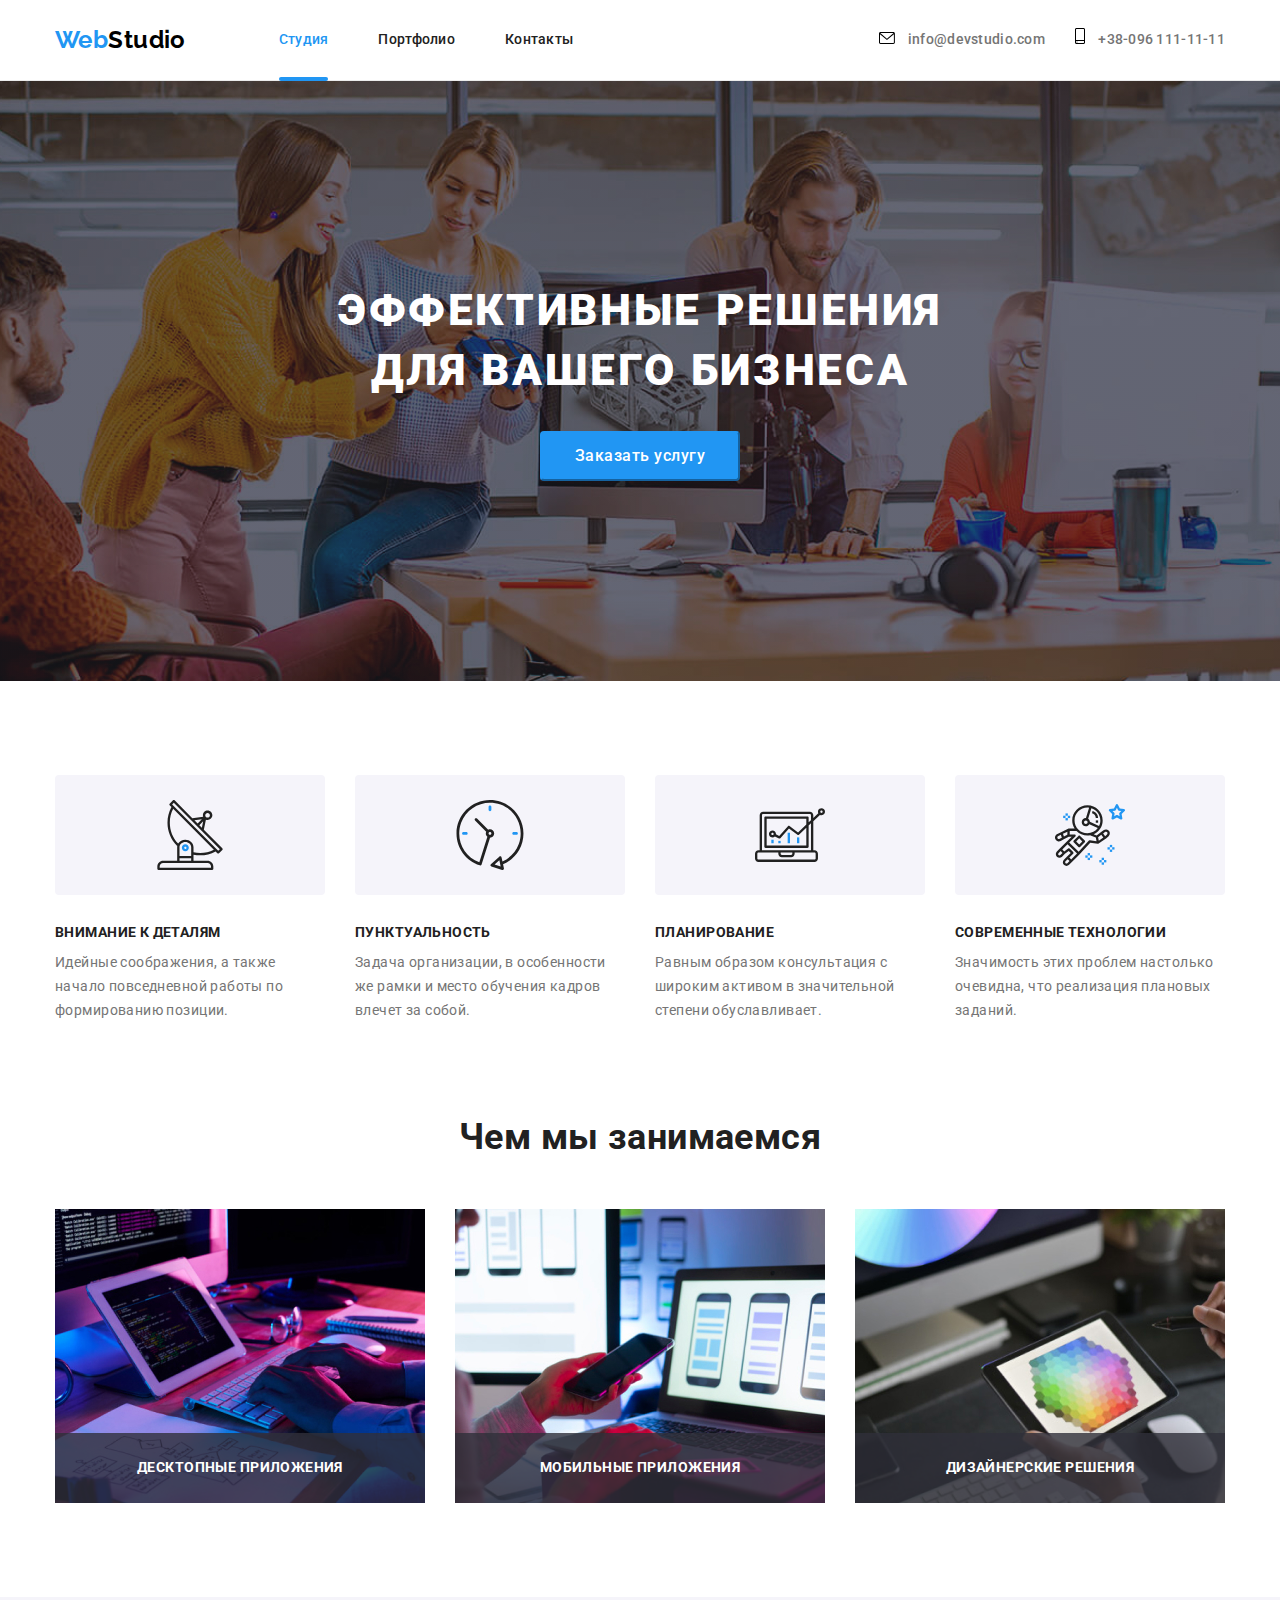
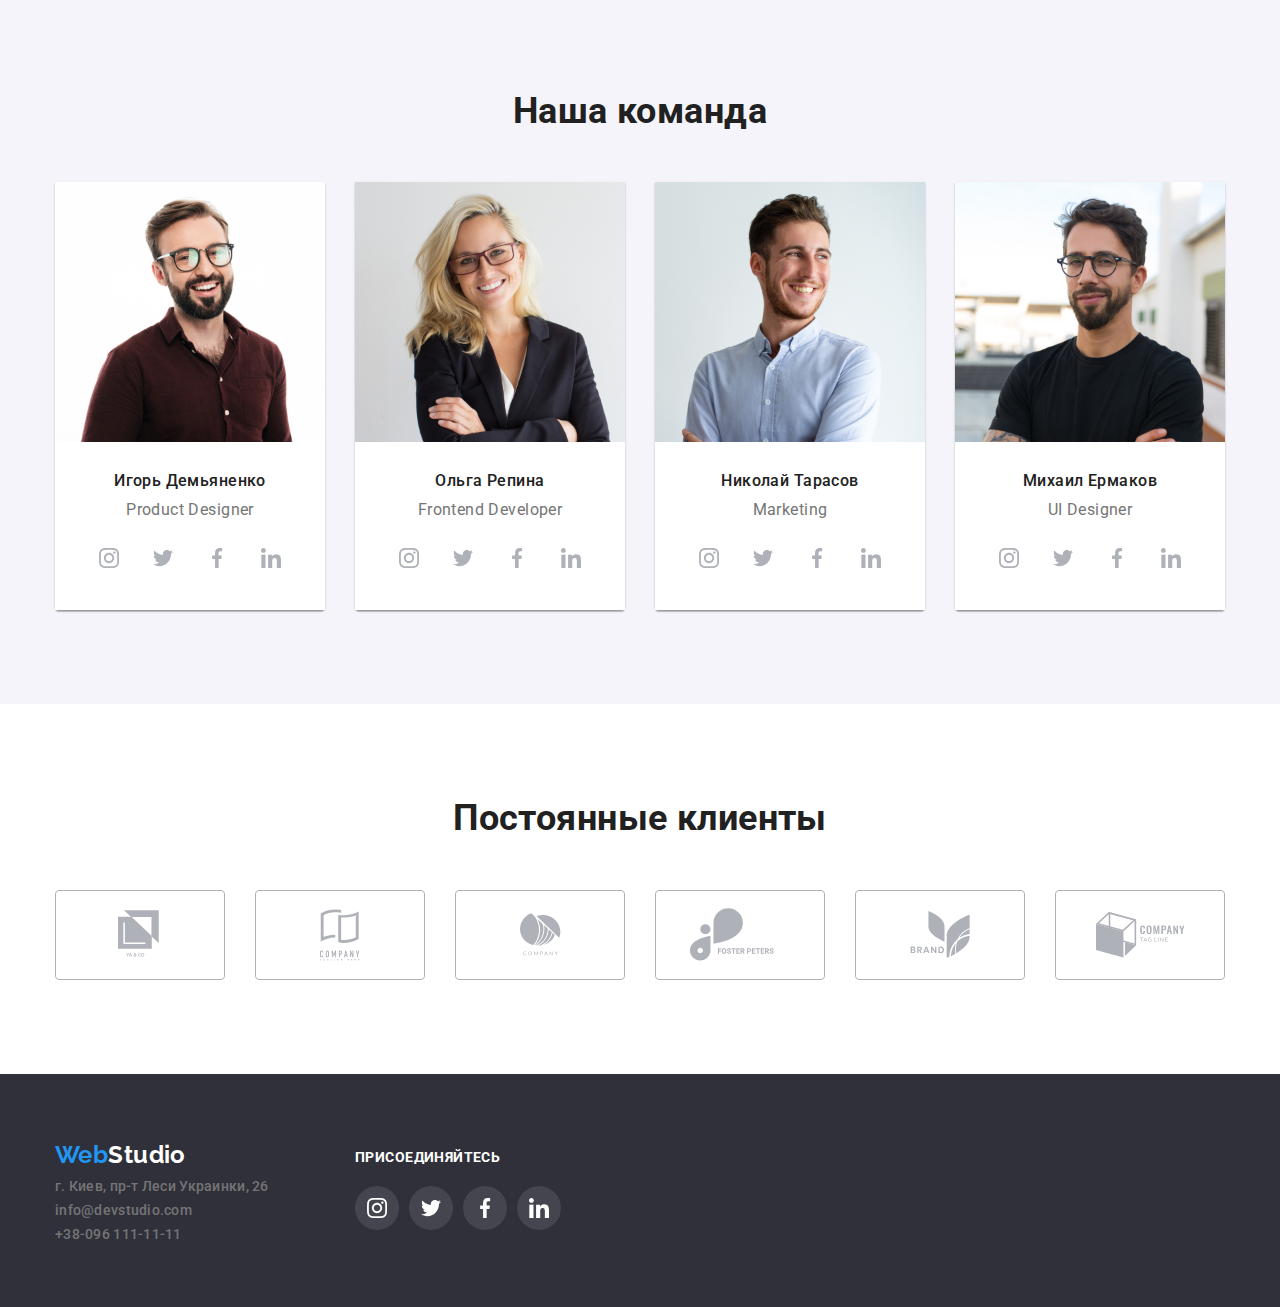
==== index.html @ 2bec8a69 "добавил стартовые файлы" ====
<!DOCTYPE html>
<html lang="ru">
	<head>
		<meta charset="UTF-8" />
		<meta name="viewport" content="width=device-width, initial-scale=1.0" />
		<title>Студия</title>
		<link
			href="https://fonts.googleapis.com/css2?family=Raleway:wght@700&family=Roboto:wght@400;500;700;900&display=swap"
			rel="stylesheet"
		/>
		<link
			rel="stylesheet"
			href="https://cdnjs.cloudflare.com/ajax/libs/modern-normalize/0.7.0/modern-normalize.min.css"
		/>
		<link rel="stylesheet" href="./css/styles.css" />
	</head>
	<body class="page">
		<!-- Header -->

		<header class="header">
			<div class="container">
				<!-- основная навигация страницы  -->

				<nav class="navigation">
					<!-- логотип -->
					<a href="" lang="en" class="logo"><span class="logo-accent">Web</span>Studio</a>

					<ul class="site-nav list">
						<li class="site-nav-item current"><a href="./index.html" class="link">Студия</a></li>
						<li class="site-nav-item">
							<a href="./portfolio.html" class="link">Портфолио</a>
						</li>
						<li class="site-nav-item"><a href="" class="link">Контакты</a></li>
					</ul>
				</nav>

				<!-- Адрес  -->

				<address class="address">
					<ul class="header-address-list">
						<li class="header-address-item">
							<a href="mailto:info@devstudio.com" class="link">
								<svg class="header-contacts" width="16" height="12">
									<use href="./images/sprite.svg#icon-envelope"></use>
								</svg>
								info@devstudio.com
							</a>
						</li>
						<li class="header-address-item">
							<a href="tel:+380961111111" class="link">
								<svg class="header-contacts" width="10" height="16">
									<use href="./images/sprite.svg#icon-smartphone"></use>
								</svg>
								+38-096 111-11-11
							</a>
						</li>
					</ul>
				</address>
			</div>
		</header>

		<main>
			<!-- заглавная секция - герой-->

			<section class="hero">
				<h1 class="hero-title">
					Эффективные решения<br />
					для вашего бизнеса
				</h1>
				<button data-modal-open class="hero-button">Заказать услугу</button>
			</section>

			<!-- секция - наши преимущества -->

			<section class="section advantages">
				<!-- <h2>невидимый заголовок</h2> -->

				<div class="container">
					<ul class="list advantages-list">
						<li class="item advantages-item">
							<div class="advantages-icon">
								<svg class="advantages-icon-svg">
									<use href="./images/sprite.svg#icon-antenna"></use>
								</svg>
							</div>

							<h3 class="advantages-item-title">Внимание к деталям</h3>
							<p class="advantages-text">
								Идейные соображения, а также начало повседневной работы по формированию позиции.
							</p>
						</li>
						<li class="item advantages-item">
							<div class="advantages-icon">
								<svg class="advantages-icon-svg">
									<use href="./images/sprite.svg#icon-clock"></use>
								</svg>
							</div>
							<h3 class="advantages-item-title">Пунктуальность</h3>
							<p class="advantages-text">
								Задача организации, в особенности же рамки и место обучения кадров влечет за собой.
							</p>
						</li>
						<li class="item advantages-item">
							<div class="advantages-icon">
								<svg class="advantages-icon-svg">
									<use href="./images/sprite.svg#icon-diagram"></use>
								</svg>
							</div>
							<h3 class="advantages-item-title">Планирование</h3>
							<p class="advantages-text">
								Равным образом консультация с широким активом в значительной степени обуславливает.
							</p>
						</li>
						<li class="item advantages-item">
							<div class="advantages-icon">
								<svg class="advantages-icon-svg">
									<use href="./images/sprite.svg#icon-astronaut"></use>
								</svg>
							</div>
							<h3 class="advantages-item-title">Современные технологии</h3>
							<p class="advantages-text">
								Значимость этих проблем настолько очевидна, что реализация плановых заданий.
							</p>
						</li>
					</ul>
				</div>
			</section>

			<!-- секция - чем мы занимаемся  product-->

			<section class="section product">
				<div class="container">
					<h2 class="product-item-title">Чем мы занимаемся</h2>
					<ul class="list product-list">
						<li class="product-item">
							<img src="./images/img-deck.jpg" alt="photo" width="370" />
							<div class="product-subtitle-title">
								<h3 class="product-subtitle">Десктопные приложения</h3>
							</div>
						</li>
						<li class="product-item">
							<img src="./images/mobail.jpg" alt="photo" width="370" />
							<div class="product-subtitle-title">
								<h3 class="product-subtitle">Мобильные приложения</h3>
							</div>
						</li>
						<li class="product-item">
							<img src="./images/img-dis.jpg" alt="photo" width="370" />
							<div class="product-subtitle-title">
								<h3 class="product-subtitle">Дизайнерские решения</h3>
							</div>
						</li>
					</ul>
				</div>
			</section>

			<!-- секция - наша команда -->

			<section class="section team">
				<div class="container">
					<h2 class="team-item-title">Наша команда</h2>
					<ul class="team-list list">
						<li class="team-item">
							<img class="photo-team" src="./images/img-igor.jpg" alt="photo" width="270" />
							<div class="about-team">
								<h3 class="team-caption">Игорь Демьяненко</h3>
								<p class="team-text">Product Designer</p>
								<ul class="team-socials-list">
									<li class="team-socials-item">
										<a href="" aria-label="ссылка на instagram" class="socials-link">
											<svg class="socials-link-icon">
												<use href="./images/sprite.svg#icon-instagram"></use>
											</svg>
										</a>
									</li>
									<li class="team-socials-item">
										<a href="" aria-label="ссылка на twitter" class="socials-link">
											<svg class="socials-link-icon">
												<use href="./images/sprite.svg#icon-twitter"></use>
											</svg>
										</a>
									</li>
									<li class="team-socials-item">
										<a href="" aria-label="ссылка на facebook" class="socials-link">
											<svg class="socials-link-icon">
												<use href="./images/sprite.svg#icon-facebook"></use>
											</svg>
										</a>
									</li>
									<li class="team-socials-item">
										<a href="" aria-label="Linkedin" class="socials-link">
											<svg class="socials-link-icon">
												<use href="./images/sprite.svg#icon-linkedin"></use>
											</svg>
										</a>
									</li>
								</ul>
							</div>
						</li>

						<li class="team-item">
							<img class="photo-team" src="./images/img-olga.jpg" alt="photo" width="270" />
							<div class="about-team">
								<h3 class="team-caption">Ольга Репина</h3>
								<p class="team-text">Frontend Developer</p>
								<ul class="team-socials-list">
									<li class="team-socials-item">
										<a href="" aria-label="ссылка на instagram" class="socials-link">
											<svg class="socials-link-icon">
												<use href="./images/sprite.svg#icon-instagram"></use>
											</svg>
										</a>
									</li>
									<li class="team-socials-item">
										<a href="" aria-label="ссылка на twitter" class="socials-link">
											<svg class="socials-link-icon">
												<use href="./images/sprite.svg#icon-twitter"></use>
											</svg>
										</a>
									</li>
									<li class="team-socials-item">
										<a href="" aria-label="ссылка на facebook" class="socials-link">
											<svg class="socials-link-icon">
												<use href="./images/sprite.svg#icon-facebook"></use>
											</svg>
										</a>
									</li>
									<li class="team-socials-item">
										<a href="" aria-label="Linkedin" class="socials-link">
											<svg class="socials-link-icon">
												<use href="./images/sprite.svg#icon-linkedin"></use>
											</svg>
										</a>
									</li>
								</ul>
							</div>
						</li>

						<li class="team-item">
							<img class="photo-team" src="./images/img-nikolay.jpg" alt="photo" width="270" />
							<div class="about-team">
								<h3 class="team-caption">Николай Тарасов</h3>
								<p class="team-text">Marketing</p>
								<ul class="team-socials-list">
									<li class="team-socials-item">
										<a href="" aria-label="ссылка на instagram" class="socials-link">
											<svg class="socials-link-icon">
												<use href="./images/sprite.svg#icon-instagram"></use>
											</svg>
										</a>
									</li>
									<li class="team-socials-item">
										<a href="" aria-label="ссылка на twitter" class="socials-link">
											<svg class="socials-link-icon">
												<use href="./images/sprite.svg#icon-twitter"></use>
											</svg>
										</a>
									</li>
									<li class="team-socials-item">
										<a href="" aria-label="ссылка на facebook" class="socials-link">
											<svg class="socials-link-icon">
												<use href="./images/sprite.svg#icon-facebook"></use>
											</svg>
										</a>
									</li>
									<li class="team-socials-item">
										<a href="" aria-label="Linkedin" class="socials-link">
											<svg class="socials-link-icon">
												<use href="./images/sprite.svg#icon-linkedin"></use>
											</svg>
										</a>
									</li>
								</ul>
							</div>
						</li>

						<li class="team-item">
							<img class="photo-team" src="./images/img-mihail.jpg" alt="photo" width="270" />
							<div class="about-team">
								<h3 class="team-caption">Михаил Ермаков</h3>
								<p class="team-text">UI Designer</p>
								<ul class="team-socials-list">
									<li class="team-socials-item">
										<a href="" aria-label="ссылка на instagram" class="socials-link">
											<svg class="socials-link-icon">
												<use href="./images/sprite.svg#icon-instagram"></use>
											</svg>
										</a>
									</li>
									<li class="team-socials-item">
										<a href="" aria-label="ссылка на twitter" class="socials-link">
											<svg class="socials-link-icon">
												<use href="./images/sprite.svg#icon-twitter"></use>
											</svg>
										</a>
									</li>
									<li class="team-socials-item">
										<a href="" aria-label="ссылка на facebook" class="socials-link">
											<svg class="socials-link-icon">
												<use href="./images/sprite.svg#icon-facebook"></use>
											</svg>
										</a>
									</li>
									<li class="team-socials-item">
										<a href="" aria-label="Linkedin" class="socials-link">
											<svg class="socials-link-icon">
												<use href="./images/sprite.svg#icon-linkedin"></use>
											</svg>
										</a>
									</li>
								</ul>
							</div>
						</li>
					</ul>
				</div>
			</section>

			<!-- секция - постоянные клиенты -->

			<section class="section clients">
				<div class="container">
					<h2 class="clients-item-title">Постоянные клиенты</h2>
					<ul class="clients-item-list">
						<li class="clients-item">
							<a href="" aria-label="логотип компании" class="clients-icon">
								<svg class="clients-svg" width="45" height="50">
									<use href="./images/sprite.svg#icon-client-1"></use>
								</svg>
							</a>
						</li>
						<li class="clients-item">
							<a href="" aria-label="логотип компании" class="clients-icon">
								<svg class="clients-svg" width="40" height="52">
									<use href="./images/sprite.svg#icon-client-2"></use>
								</svg>
							</a>
						</li>
						<li class="clients-item">
							<a href="" aria-label="логотип компании" class="clients-icon">
								<svg class="clients-svg" width="41" height="43">
									<use href="./images/sprite.svg#icon-client-3"></use>
								</svg>
							</a>
						</li>
						<li class="clients-item">
							<a href="" aria-label="логотип компании" class="clients-icon">
								<svg class="clients-svg" width="100" height="60">
									<use href="./images/sprite.svg#icon-client-4"></use>
								</svg>
							</a>
						</li>
						<li class="clients-item">
							<a href="" aria-label="логотип компании" class="clients-icon">
								<svg class="clients-svg" width="60" height="47">
									<use href="./images/sprite.svg#icon-client-5"></use>
								</svg>
							</a>
						</li>
						<li class="clients-item">
							<a href="" aria-label="логотип компании" class="clients-icon">
								<svg class="clients-svg" width="89" height="46">
									<use href="./images/sprite.svg#icon-client-6"></use>
								</svg>
							</a>
						</li>
					</ul>
				</div>
			</section>
		</main>

		<footer class="box">
			<div class="container footer">
				<div class="box-address">
					<a href="" lang="en" class="logo-footer"><span class="logo-accent">Web</span>Studio</a>
					<address class="address">
						<ul class="box-list">
							<li>
								<a href="https://goo.gl/maps/eC2vxpbwsGXnrGr17" class="box-link link"
									>г. Киев, пр-т Леси Украинки, 26</a
								>
							</li>
							<li>
								<a href="mailto:info@devstudio.com" class="link">info@devstudio.com</a>
							</li>
							<li>
								<a href="tel:+38-096-111-11-11" class="link">+38-096 111-11-11</a>
							</li>
						</ul>
					</address>
				</div>
				<div class="footer-socials-box">
					<b class="join">присоединяйтесь</b>
					<ul class="footer-socials-list">
						<li class="footer-socials-item">
							<a href="" aria-label="ссылка на instagram" class="socials-link">
								<svg class="socials-link-icon">
									<use href="./images/sprite.svg#icon-instagram"></use>
								</svg>
							</a>
						</li>
						<li class="footer-socials-item">
							<a href="" aria-label="ссылка на twitter" class="socials-link">
								<svg class="socials-link-icon">
									<use href="./images/sprite.svg#icon-twitter"></use>
								</svg>
							</a>
						</li>
						<li class="footer-socials-item">
							<a href="" aria-label="ссылка на facebook" class="socials-link">
								<svg class="socials-link-icon">
									<use href="./images/sprite.svg#icon-facebook"></use>
								</svg>
							</a>
						</li>
						<li class="footer-socials-item">
							<a href="" aria-label="Linkedin" class="socials-link">
								<svg class="socials-link-icon">
									<use href="./images/sprite.svg#icon-linkedin"></use>
								</svg>
							</a>
						</li>
					</ul>
				</div>
			</div>
		</footer>

		<div data-modal class="backdrop is-hidden">
			<div class="modal">
				<button data-modal-close class="close-button">Закрыть</button>
			</div>
		</div>
		<script src="./js/modal.js"></script>
	</body>
</html>
---- css/styles.css ----
:root {
	--primary-text-color: #212121;
	--title-text-color: #757575;
	--accent-color: #2196f3;
	--white-color: #ffffff;
	--background-dark-color: rgba(47, 48, 58, 0.8);
	--footer-bg-color: #2f303a;
	--logo-dark-color: #000000;
	--section-bg-color: #f5f4fa;
}

html {
	box-sizing: border-box;
}

*,
*::before,
*::after {
	box-sizing: inherit;
	padding: 0;
	margin: 0;
}
img {
	display: block;
	max-width: 100%;
	height: auto;
}
ul {
	list-style: none;
}

a {
	text-decoration: none;
}

address {
	font-style: normal;
}

.page {
	font-size: 14px;
	font-family: "Roboto", sans-serif;
	line-height: 1.714;
	letter-spacing: 0.03em;
	color: var(--title-text-color);
	background-color: var(--white-color);
}

.header {
	display: flex;
	border-bottom: 1px solid #ececec;
}

.container {
	width: 1200px;
	margin-left: 0 auto;
	padding-left: 15px;
	padding-right: 15px;
	margin: 0 auto;
}
.header .container {
	display: flex;
	align-items: center;
}
.header-address-list {
	display: flex;
	margin-left: auto;
}

.header-contacts {
	margin-right: 10px;
}

.header-address-item:hover,
.header-address-item:focus {
	fill: var(--accent-color);
}

/* navigation */

.navigation {
	display: flex;
	align-items: center;
	height: 80px;
}

/* logo */

.logo {
	text-decoration: none;
	margin-right: 93px;
	color: var(--logo-dark-color);
	align-items: center;

	font-family: "Raleway", sans-serif;
	font-weight: 700;
	font-size: 24px;
	letter-spacing: 1.2;
}

.logo-accent {
	color: var(--accent-color);
}
.logo-footer {
	font-family: "Raleway", sans-serif;
	font-weight: 700;
	font-size: 24px;
	letter-spacing: 1.2;
	color: var(--white-color);
}

/* site-nav */

.site-nav {
	display: flex;
}

.site-nav-item {
	display: block;
	margin-right: 50px;
}

.site-nav-item:last-child {
	margin-right: 0;
}

.site-nav .link {
	display: block;
	position: relative;
	text-decoration: none;
	color: var(--primary-text-color);
	transition: 250ms cubic-bezier(0.4, 0, 0.2, 1);
	font-weight: 500;
	font-size: 14px;
	line-height: 1.14;
	letter-spacing: 0.02em;
}

.site-nav .link:hover,
.site-nav .link:focus {
	color: var(--accent-color);
}

.site-nav .link::after {
	display: block;
	position: absolute;
	left: 0;
	bottom: -33px;
	content: "";
	opacity: 0;
	transition: 250ms cubic-bezier(0.4, 0, 0.2, 1);
	width: -webkit-fill-available;
	height: 4px;
	background-color: var(--accent-color);
	border-radius: 2px;
}

.site-nav .link:hover::after,
.site-nav .link:focus::after {
	opacity: 1;
}

.current .link::after {
	opacity: 1;
}
.current .link {
	color: var(--accent-color);
}

/* address */

.address .link {
	text-decoration: none;
	color: var(--title-text-color);
	transition: 250ms cubic-bezier(0.4, 0, 0.2, 1);

	font-weight: 500;
	font-size: 14px;
	line-height: 1.14;
	letter-spacing: 0.02em;
}

.header-address-item:last-child {
	margin-left: 30px;
}

.address .link:hover,
.address .link:focus {
	color: var(--accent-color);
}

.address {
	display: flex;
	margin-left: auto;

	font-weight: 400;
	font-size: 14px;
	line-height: 1.71;
}
.address-text {
	color: var(--primary-text-color);
}

/* секция - герой */

.hero {
	max-width: 1600px;
	height: 600px;
	margin-right: auto;
	margin-left: auto;
	padding: 200px 0;
	background: #c4c4c4;
	background-image: linear-gradient(rgba(47, 48, 58, 0.4), rgba(47, 48, 58, 0.4)), url(../images/hero-Img.jpg);
	background-repeat: no-repeat;
	background-size: cover;
	background-position: center;
}

.hero-title {
	color: var(--white-color);

	font-weight: 900;
	font-size: 44px;
	line-height: 1.36;
	text-align: center;
	letter-spacing: 0.06em;
	text-transform: uppercase;
}

/* общий стиль для  секций и заголовков h2 */

.section {
	padding-top: 94px;
	padding-bottom: 94px;
}

.section-title {
	margin-bottom: 50px;
	font-weight: 700;
	font-size: 36px;
	line-height: 1.16;
	text-align: center;
	color: var(--primary-text-color);
}

/* секция - advantages -- наши преимущества */

.advantages {
	padding-bottom: 0;
}

.advantages-list {
	display: flex;
	flex-wrap: wrap;
}

.advantages-item {
	margin-right: 30px;
	width: 270px;
}
.advantages-item:last-child {
	margin-right: 0;
}

.advantages-icon {
	display: flex;
	justify-content: center;
	align-items: center;
	width: 270px;
	height: 120px;
	background: #f5f4fa;
	border-radius: 4px;
	margin-bottom: 30px;
}

.advantages-icon-svg {
	width: 70px;
	height: 70px;
	/* padding-top: 25px;
	padding-bottom: 25px;
	padding-left: 102, 34px;
	padding-right: 102, 34px; */
}

.advantages-item img {
	display: none;
}

.advantages-item-title {
	margin-bottom: 10px;

	font-weight: 700;
	font-size: 14px;
	line-height: 1.14;
	text-transform: uppercase;
	color: var(--primary-text-color);
}

/* секция--prodact - продукт */

.product-list {
	display: flex;
	flex-flow: row;
	justify-content: space-between;
}

.product-item-title {
	margin-bottom: 50px;
	font-weight: 700;
	font-size: 36px;
	line-height: 1.16;
	text-align: center;
	color: var(--primary-text-color);
}

.product-subtitle {
	padding-top: 27px;
	padding-bottom: 27px;
	font-weight: 700;
	font-size: 14px;
	line-height: 1.14;
	color: var(--white-color);
	text-transform: uppercase;
}

.product-subtitle-title {
	position: absolute;
	left: 0;
	bottom: 0;
	display: block;
	text-align: center;
	width: 100%;
	background-color: rgba(47, 48, 58, 0.8);
}

.product-item {
	position: relative;
}
/* секция - наша команда */

.team {
	background-color: var(--section-bg-color);
}

.team-list {
	display: flex;
	flex-direction: row;
	justify-content: space-between;
}

.team-item {
	width: calc((100% - 30 * 3) / 4);
	box-shadow: 0px 1px 3px rgba(0, 0, 0, 0.12), 0px 1px 1px rgba(0, 0, 0, 0.14), 0px 2px 1px rgba(0, 0, 0, 0.2);
	border-radius: 0px 0px 4px 4px;
}

.about-team {
	display: block;
	text-align: center;
	padding-top: 30px;
	padding-bottom: 30px;
	background-color: var(--white-color);
}

.team-item-title {
	margin-bottom: 50px;
	font-weight: 700;
	font-size: 36px;
	line-height: 1.16;
	text-align: center;
	color: var(--primary-text-color);
}

.team-caption {
	font-weight: 500;
	font-size: 16px;
	line-height: 1.18;
	text-align: center;
	padding-bottom: 10px;
	color: var(--primary-text-color);
}

.team-text {
	font-weight: 400;
	font-size: 16px;
	line-height: 1.18;
	text-align: center;
	margin-bottom: 16px;
}

/* секция - постоянные клиенты */

.clients-item-title {
	margin-bottom: 50px;
	font-weight: 700;
	font-size: 36px;
	line-height: 1.16;
	text-align: center;
	color: var(--primary-text-color);
}

.clients-item-list {
	display: flex;
}

.clients-item a {
	display: flex;
	justify-content: center;
}
.clients-icon {
	display: block;
	justify-content: center;
	align-items: center;
	width: 170px;
	height: 90px;
	border: 1px solid #afb1b8;
	border-radius: 4px;
	transition: 250ms cubic-bezier(0.4, 0, 0.2, 1);
}

.clients-icon:hover,
.clients-icon:focus {
	border-color: var(--accent-color);
}

.clients-svg:hover,
.clients-svg:focus {
	fill: var(--accent-color);
}

.clients-item:not(:last-child) {
	margin-right: 30px;
}
.clients-svg {
	fill: #afb1b8;
	transition: 250ms cubic-bezier(0.4, 0, 0.2, 1);
}

/* ссылки на социальные сети */

.team-socials-list {
	display: flex;
	justify-content: center;
}

.socials-link {
	display: flex;
	justify-content: center;
	align-items: center;
	width: 44px;
	height: 44px;
	border-radius: 50%;
	transition: 250ms cubic-bezier(0.4, 0, 0.2, 1);
}
.socials-link-icon {
	width: 20px;
	height: 20px;
	fill: #afb1b8;
	transition: 250ms cubic-bezier(0.4, 0, 0.2, 1);
}

.team-socials-item:not(:last-child) {
	margin-right: 10px;
}

.socials-link:hover,
.socials-link:focus {
	background-color: var(--accent-color);
}

.team-socials-item:hover .socials-link-icon {
	fill: #ffffff;
	transition: 250ms cubic-bezier(0.4, 0, 0.2, 1);
}

/* FOOTER */

.footer {
	display: flex;
	align-items: center;
}

.box {
	background-color: var(--footer-bg-color);
	padding-top: 60px;
	padding-bottom: 60px;
}

.box-list {
	justify-content: start;
}
.box-address {
	width: 230px;
	margin-right: 70px;
}
.footer-socials-box {
	justify-content: center;
	align-content: center;
	width: 206px;
}
.box-link {
	color: var(--white-color);
	transition: 250ms cubic-bezier(0.4, 0, 0.2, 1);
}
.box-link .link:hover,
.box-link .link:focus {
	color: var(--accent-color);
	text-decoration: none;
}

.footer-socials-list {
	display: flex;
}
.footer-socials-item {
	border-radius: 50%;
	background-color: rgba(255, 255, 255, 0.1);
}
.footer-socials-item svg {
	fill: var(--white-color);
}
.footer-socials-item:not(:last-child) {
	margin-right: 10px;
}
.join {
	display: flex;
	font-weight: 700;
	font-size: 14px;
	line-height: 1.14;
	margin-bottom: 20px;
	text-transform: uppercase;
	color: var(--white-color);
}

/* button */

.hero-button {
	width: 200px;
	height: 50px;
	padding: 10px 32px;
	display: block;
	margin: 0 auto;
	margin-top: 30px;
	border-radius: 4px;
	text-decoration: none;

	color: var(--white-color);
	background-color: var(--accent-color);
	border-color: var(--accent-color);
	font-family: "Roboto", sans-serif;
	font-weight: 500;
	font-size: 16px;
	line-height: 1.62;
	letter-spacing: 0.03em;
}

/* portfolio page */

.filter-button-list {
	display: flex;
	justify-content: center;
	margin-bottom: 50px;
}

.filter-button:hover,
.filter-button:focus {
	color: var(--white-color);
	background-color: var(--accent-color);
	box-shadow: 0px 3px 1px rgba(0, 0, 0, 0.1), 0px 1px 2px rgba(0, 0, 0, 0.08), 0px 2px 2px rgba(0, 0, 0, 0.12);
	border-color: var(--accent-color);
}

.filter-button {
	padding-top: 6px;
	padding-right: 22px;
	padding-bottom: 6px;
	padding-left: 22px;
	border: 1px solid var(--section-bg-color);
	border-radius: 4px;
	background-color: var(--section-bg-color);
	transition: 250ms cubic-bezier(0.4, 0, 0.2, 1);
}

.filter-button-item:not(:last-child) {
	margin-right: 8px;
}

.portfolio-list {
	display: flex;
	flex-wrap: wrap;
}
.portfolio-item {
	width: 370px;
	border: 1px solid #eeeeee;
	transition: 250ms cubic-bezier(0.4, 0, 0.2, 1);
}
.portfolio-item:not(:nth-child(3n)) {
	margin-right: 30px;
}

.portfolio-item:not(:nth-last-child(-n + 3)) {
	margin-bottom: 30px;
}

.portfolio-item:hover,
.portfolio-item:focus {
	background: #ffffff;
	border: 1px solid #eeeeee;
	box-sizing: border-box;
	box-shadow: 0px 1px 1px rgba(0, 0, 0, 0.12), 0px 4px 4px rgba(0, 0, 0, 0.06), 1px 4px 6px rgba(0, 0, 0, 0.16);
}

.portfolio-item-title {
	font-weight: 700;
	font-size: 18px;
	line-height: 2;
	letter-spacing: 0.06em;
	color: var(--primary-text-color);
}
.portfolio-item-caption {
	font-weight: 400;
	font-size: 16px;
	line-height: 1.87;
	color: var(--title-text-color);
}
.portfolio-item:hover .portfolio-item-text,
.portfolio-item:focus .portfolio-item-text {
	opacity: 1;
	top: 0;
	left: 0;
}

.portfolio-item-text {
	position: absolute;
	top: 100%;
	left: 0;
	width: 100%;
	height: 100%;
	opacity: 0;
	pointer-events: none;
	padding-top: 63px;
	padding-right: 24px;
	padding-bottom: 63px;
	padding-left: 24px;
	font-weight: 400;
	font-size: 18px;
	line-height: 1.5;
	color: var(--white-color);
	background: rgba(33, 150, 243, 0.9);
	transition: 250ms cubic-bezier(0.4, 0, 0.2, 1);
}
.portfolio-card {
	position: relative;
	overflow: hidden;
}

.portfolio-lead {
	padding-top: 20px;
	padding-left: 24px;
	padding-bottom: 20px;
	padding-right: 24px;
}

/* ========== МОДАЛЬНОЕ ОКНО ========= */

.backdrop {
	position: fixed;
	top: 0;
	left: 0;
	width: 100%;
	height: 100%;
	background: rgba(0, 0, 0, 0.2);
	transition: 250ms cubic-bezier(0.4, 0, 0.2, 1);
}
.modal {
	position: absolute;
	top: 50%;
	left: 50%;
	transform: translate(-50%, -50%);
	min-width: 528px;
	min-height: 581px;
	background: #ffffff;
	box-shadow: 0px 1px 3px rgba(0, 0, 0, 0.12), 0px 1px 1px rgba(0, 0, 0, 0.14), 0px 2px 1px rgba(0, 0, 0, 0.2);
	border-radius: 4px;
	transition: 250ms cubic-bezier(0.4, 0, 0.2, 1);
}
.close-button {
	padding: 10px;
}

.is-hidden {
	opacity: 0;
	pointer-events: none;
}
.is-hidden .modal {
	transform: translate(-200%);
}
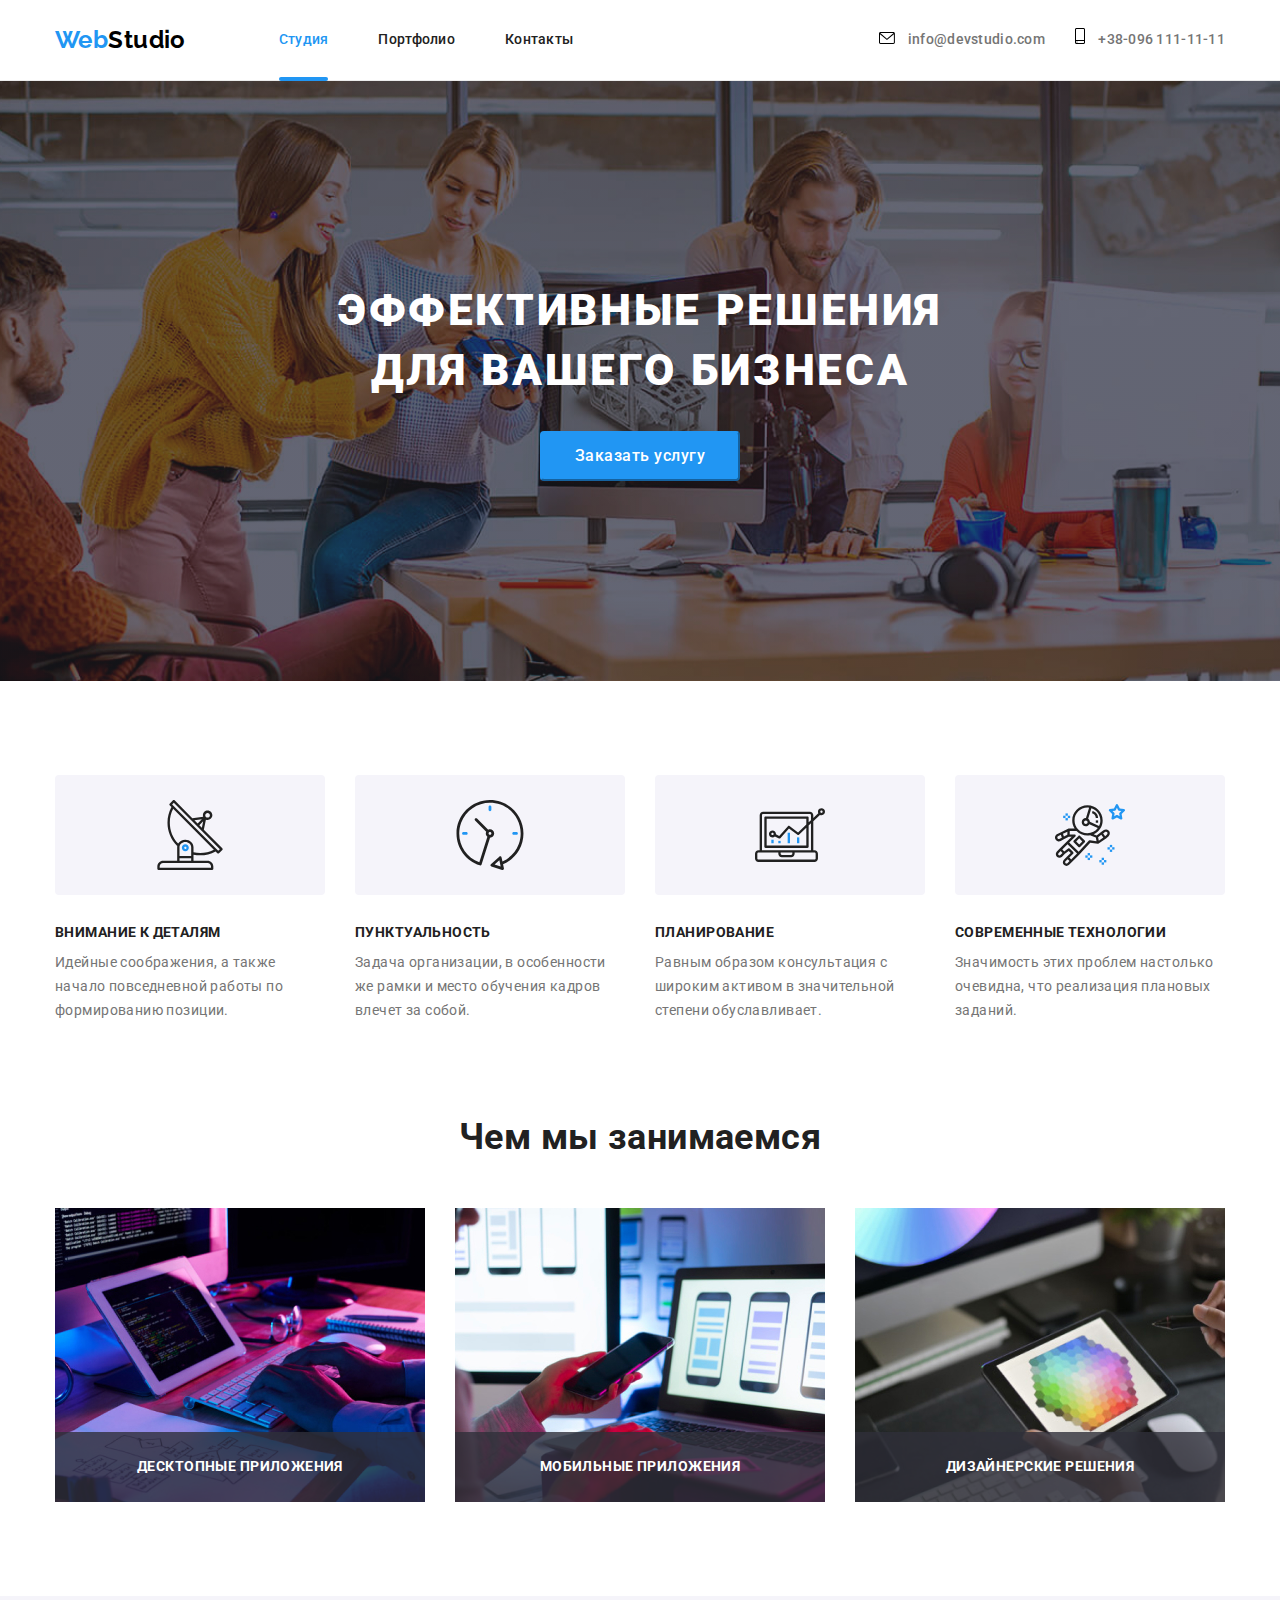
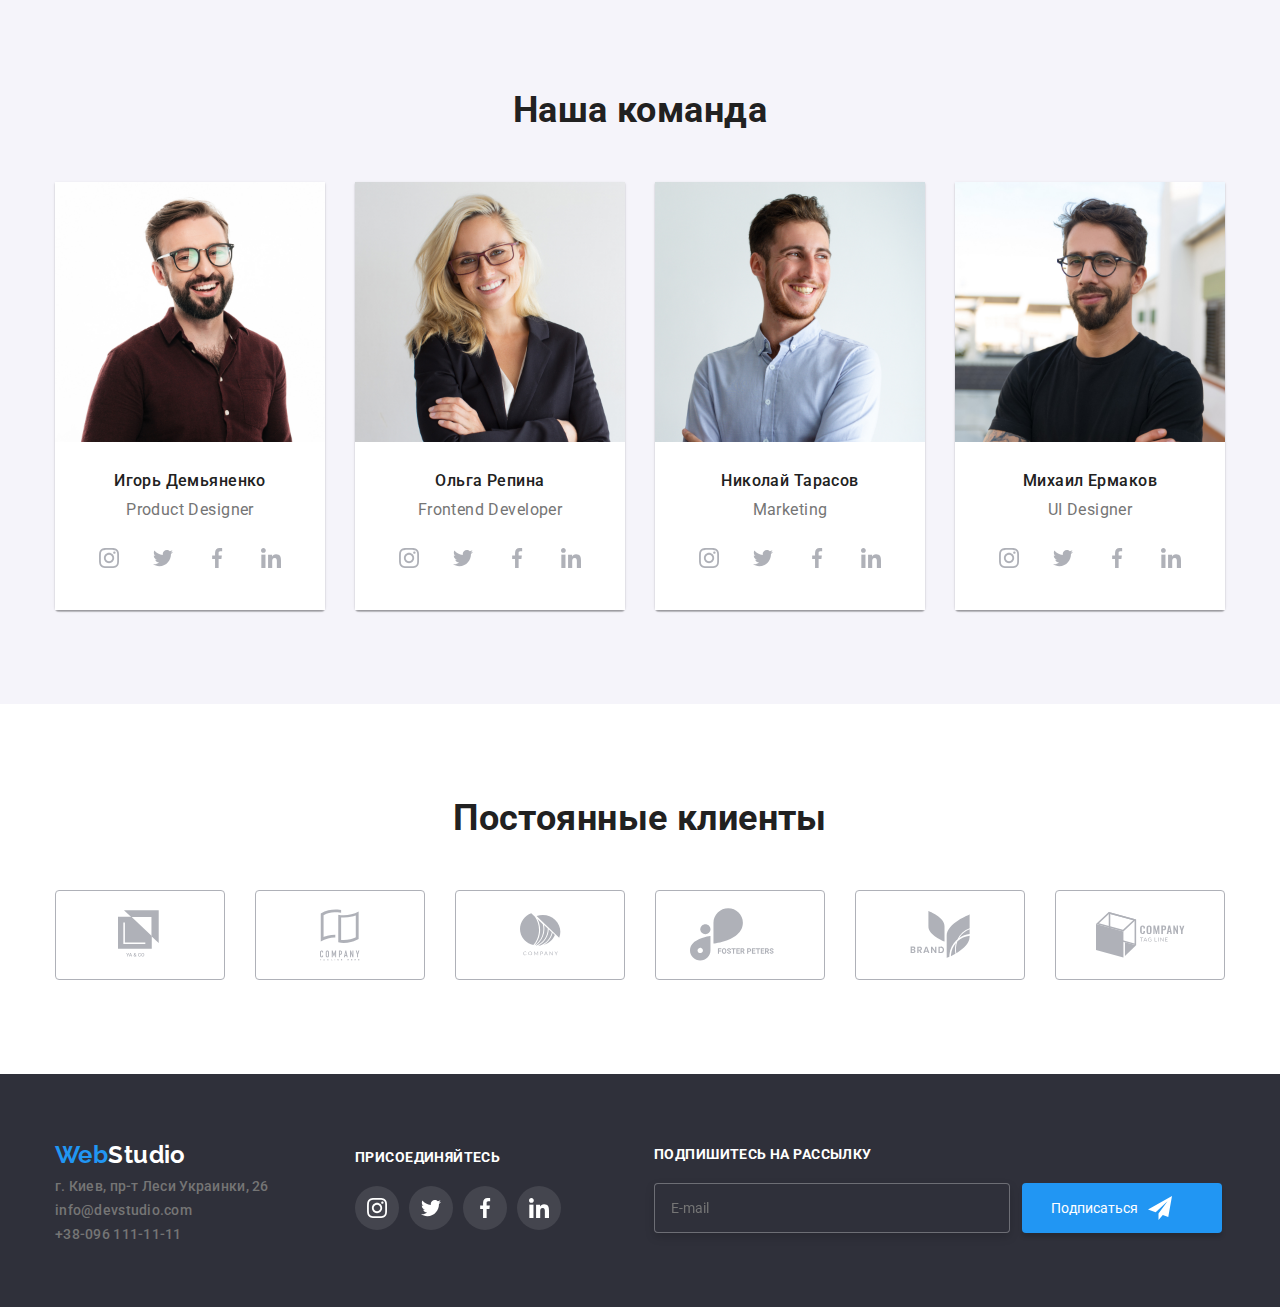
==== commit bcd4b3af: "разметил footer" ====
--- a/index.html
+++ b/index.html
@@ -369,7 +369,7 @@
 		</main>
 
 		<footer class="box">
-			<div class="container footer">
+			<div class="footer container">
 				<div class="box-address">
 					<a href="" lang="en" class="logo-footer"><span class="logo-accent">Web</span>Studio</a>
 					<address class="address">
@@ -421,6 +421,20 @@
 						</li>
 					</ul>
 				</div>
+				<div class="footer-chek-box">
+					<b class="join-box">Подпишитесь на рассылку</b>
+
+					<form class="js-speaker-form">
+						<label for="e-mail"></label>
+						<input class="mail-form" type="email" name="e-mail" id="e-mail" placeholder="E-mail" />
+						<button class="footer-button" type="submit">
+							Подписаться
+							<svg class="icon-send-svg" width="24" height="24">
+								<use href="./images/sprite.svg#icon-send"></use>
+							</svg>
+						</button>
+					</form>
+				</div>
 			</div>
 		</footer>
 
@@ -430,5 +444,16 @@
 			</div>
 		</div>
 		<script src="./js/modal.js"></script>
+		<script>
+			;(() => {
+				document.querySelector(".js-speaker-form").addEventListener("submit", (e) => {
+					e.preventDefault()
+
+					new FormData(e.currentTarget).forEach((value, name) => console.log(`${name}: ${value}`))
+
+					e.currentTarget.reset()
+				})
+			})()
+		</script>
 	</body>
 </html>
--- a/css/styles.css
+++ b/css/styles.css
@@ -33,6 +33,10 @@
 	text-decoration: none;
 }
 
+button {
+	outline: none;
+}
+
 address {
 	font-style: normal;
 }
@@ -204,8 +208,8 @@
 /* секция - герой */
 
 .hero {
-	max-width: 1600px;
-	height: 600px;
+	/* max-width: 1600px;
+	height: 600px; */
 	margin-right: auto;
 	margin-left: auto;
 	padding: 200px 0;
@@ -497,6 +501,7 @@
 	justify-content: center;
 	align-content: center;
 	width: 206px;
+	margin-right: 93px;
 }
 .box-link {
 	color: var(--white-color);
@@ -523,6 +528,7 @@
 }
 .join {
 	display: flex;
+	justify-content: flex-start;
 	font-weight: 700;
 	font-size: 14px;
 	line-height: 1.14;
@@ -530,8 +536,56 @@
 	text-transform: uppercase;
 	color: var(--white-color);
 }
+.js-speaker-form {
+	display: flex;
+}
+.join-box {
+	display: flex;
+
+	justify-content: flex-start;
+	font-weight: 700;
+	font-size: 14px;
+	line-height: 1.14;
+	margin-bottom: 20px;
+	text-transform: uppercase;
+	color: var(--white-color);
+}
+
+.mail-form {
+	width: 356px;
+	height: 50px;
+	border: 1px solid rgba(255, 255, 255, 0.3);
+	box-sizing: border-box;
+	filter: drop-shadow(0px 4px 4px rgba(0, 0, 0, 0.15));
+	border-radius: 4px;
+	background-color: var(--footer-bg-color);
+	padding-left: 16px;
+	margin-right: 12px;
+}
 
 /* button */
+
+.footer-button {
+	display: inline-flex;
+	align-items: center;
+	width: 200px;
+	height: 50px;
+	padding-top: 10px;
+	padding-right: 28px;
+	padding-bottom: 10px;
+	padding-left: 29px;
+	background: var(--accent-color);
+	border-color: var(--accent-color);
+	color: var(--white-color);
+	box-shadow: 0px 4px 4px rgba(0, 0, 0, 0.15);
+	border-radius: 4px;
+	border: 0;
+}
+
+.icon-send-svg {
+	fill: var(--white-color);
+	margin-left: 10px;
+}
 
 .hero-button {
 	width: 200px;
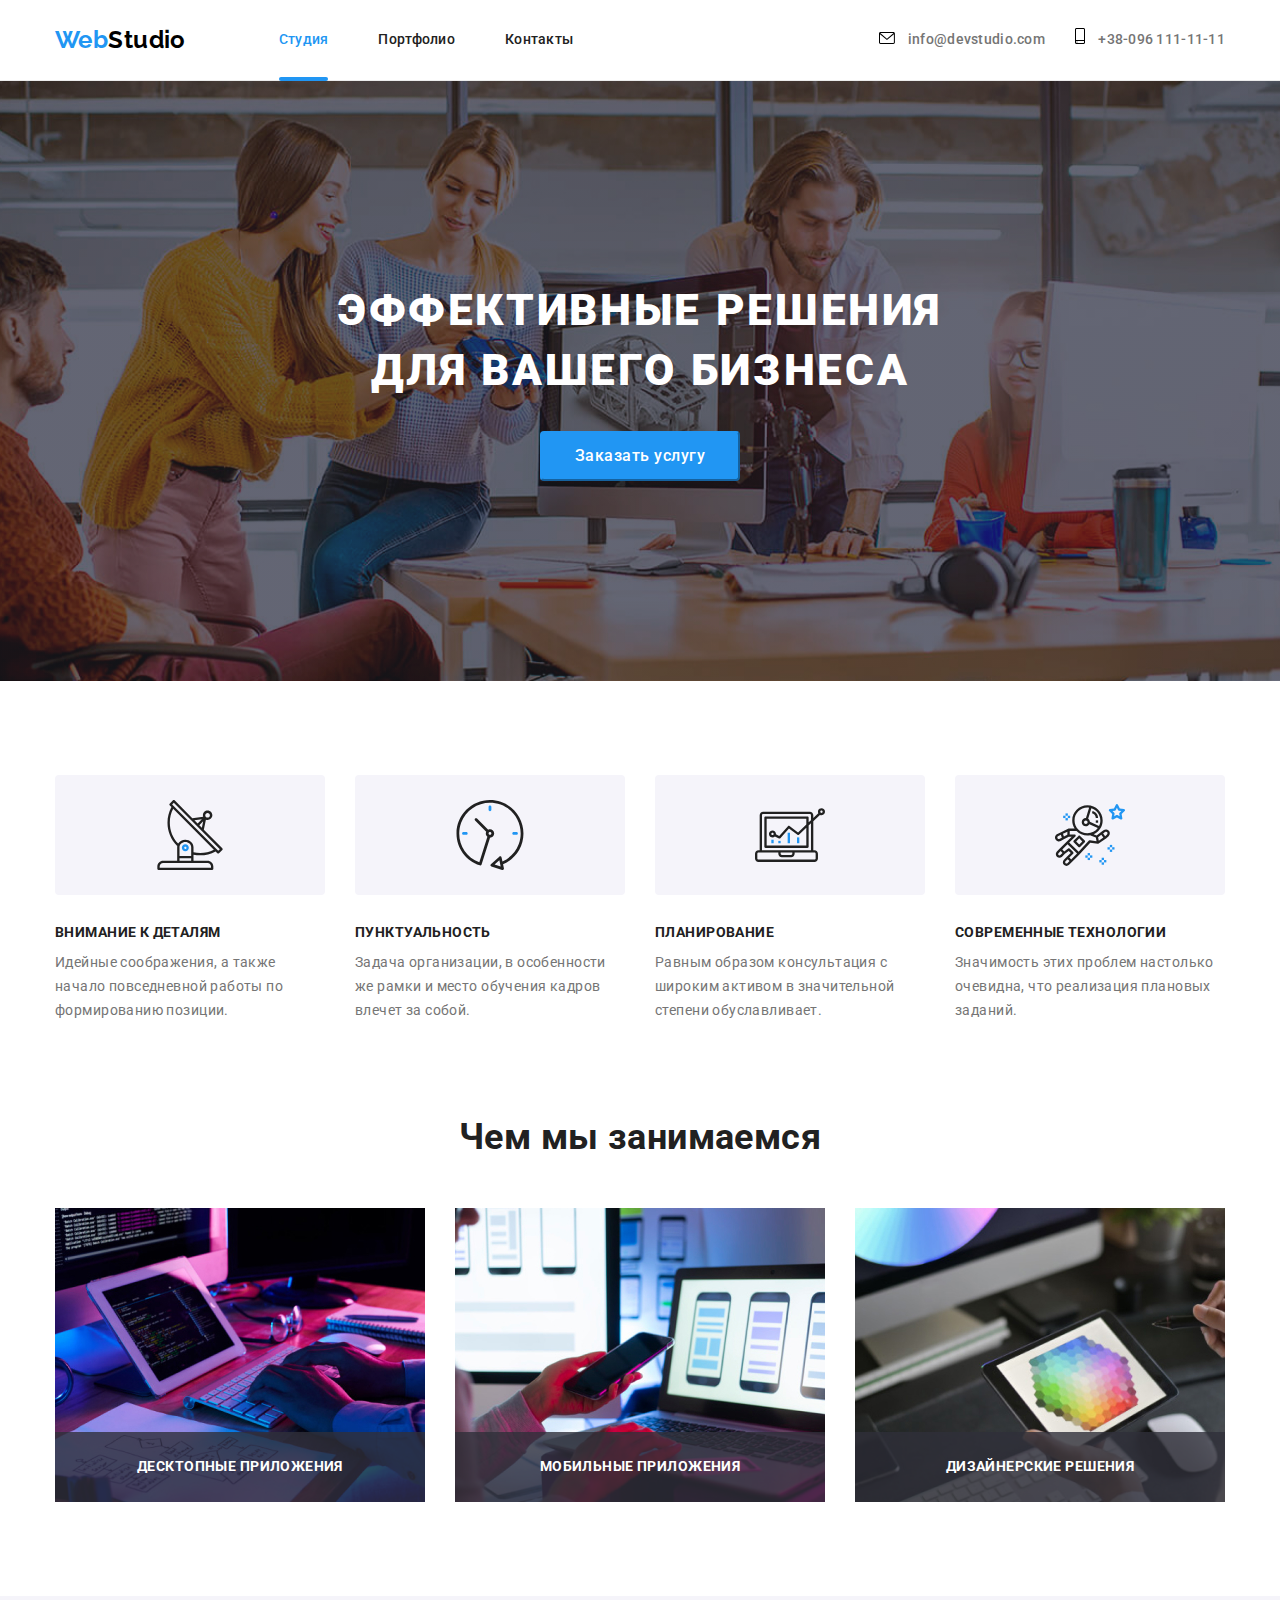
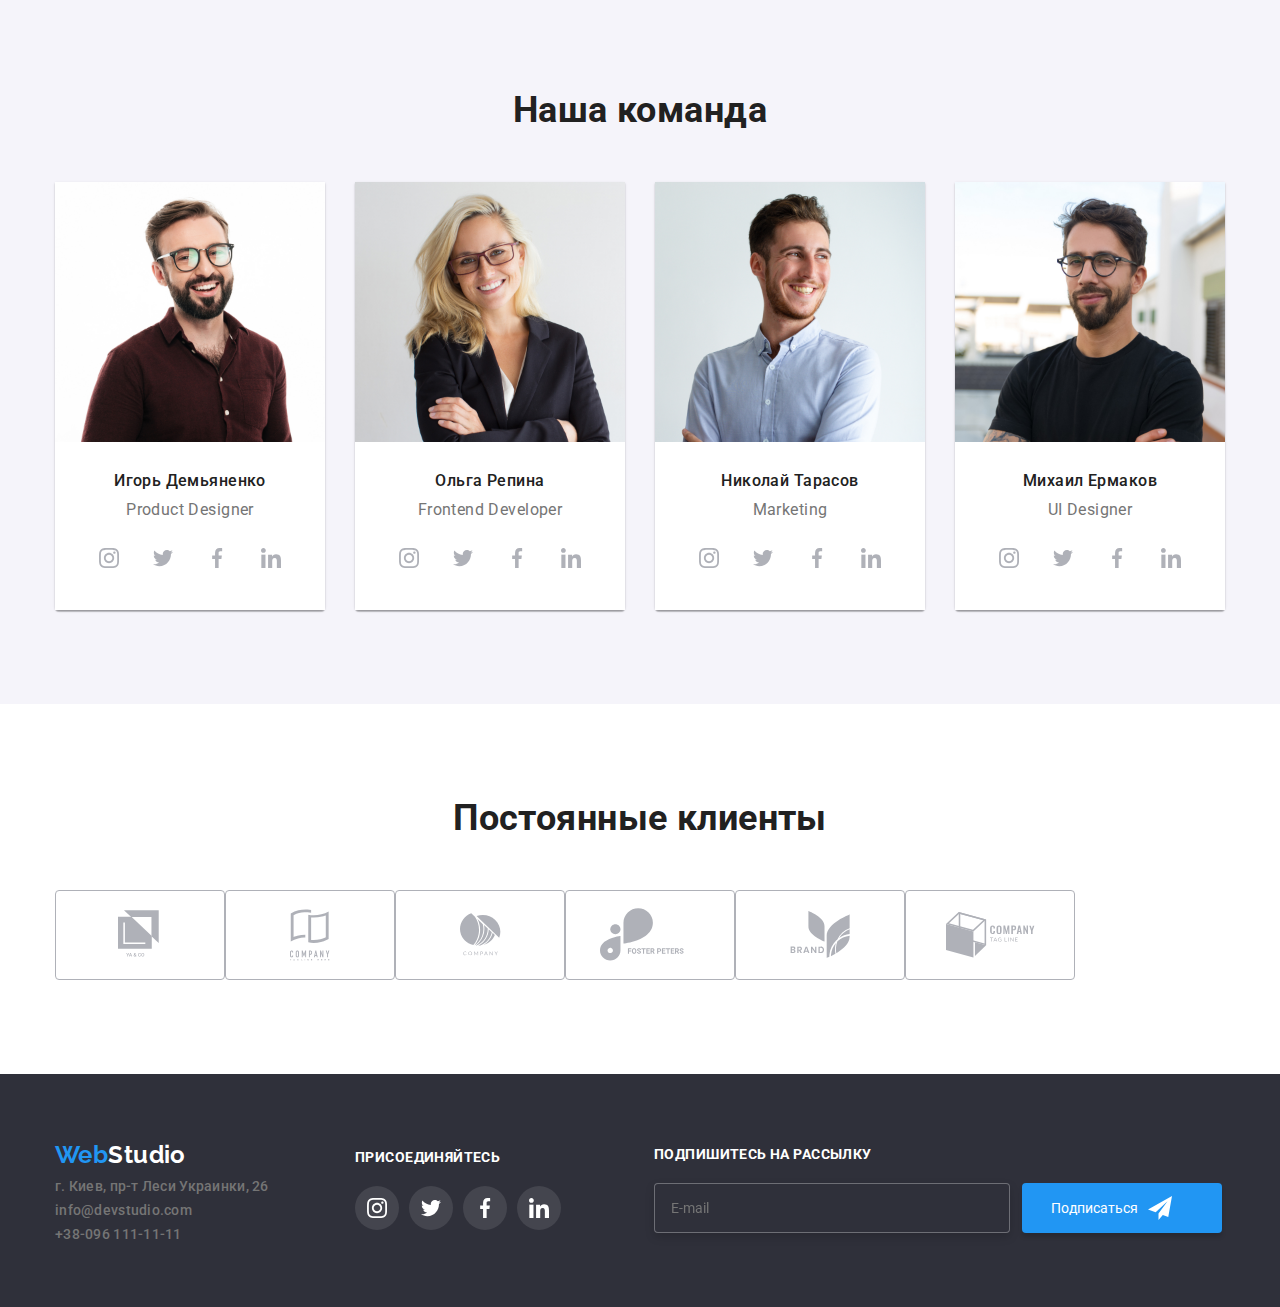
==== commit 297d614f: "разметил форму модального окна" ====
--- a/index.html
+++ b/index.html
@@ -425,7 +425,6 @@
 					<b class="join-box">Подпишитесь на рассылку</b>
 
 					<form class="js-speaker-form">
-						<label for="e-mail"></label>
 						<input class="mail-form" type="email" name="e-mail" id="e-mail" placeholder="E-mail" />
 						<button class="footer-button" type="submit">
 							Подписаться
@@ -440,7 +439,42 @@
 
 		<div data-modal class="backdrop is-hidden">
 			<div class="modal">
-				<button data-modal-close class="close-button">Закрыть</button>
+				<div>
+					<div class="modal-close-batton">
+						<button type="button" data-modal-close class="close-button">
+							<svg class="close-button-svg" width="11" height="11">
+								<use href="./images/sprite.svg#icon-vector-close"></use>
+							</svg>
+						</button>
+					</div>
+					<h2 class="modal-form-title">Оставьте свои данные, мы вам перезвоним</h2>
+					<form class="modal-form" autocomplete="off">
+						<div class="modal-form-list">
+							<label class="modal-form-item" for="name">Имя </label>
+							<svg class="modal-svg" width="12" height="12">
+								<use href="./images/sprite.svg#icon-vector-name"></use>
+							</svg>
+							<input class="modal-form-text" type="text" id="name" />
+						</div>
+						<div class="modal-form-list">
+							<label class="modal-form-item" for="tel">Телефон</label>
+							<svg class="modal-svg" width="12" height="12">
+								<use href="./images/sprite.svg#icon-vector--phone"></use>
+							</svg>
+							<input class="modal-form-text" type="text" id="tel" />
+						</div>
+						<div class="modal-form-list">
+							<label class="modal-form-item" for="mail">Почта</label>
+							<svg class="modal-svg" width="12" height="12">
+								<use href="./images/sprite.svg#icon-vector-mail"></use>
+							</svg>
+							<input class="modal-form-text" type="text" id="mail" />
+						</div>
+						<label for="coment">Коментарий</label>
+						<textarea placeholder="Введите текст" class="modal-textarea" name="coment" id="coment" rows="10"></textarea>
+						<button class="modal-form-batton">Отправить</button>
+					</form>
+				</div>
 			</div>
 		</div>
 		<script src="./js/modal.js"></script>
--- a/css/styles.css
+++ b/css/styles.css
@@ -407,9 +407,14 @@
 	display: flex;
 }
 
+.clients-svg {
+	fill: #afb1b8;
+}
+
 .clients-item a {
 	display: flex;
 	justify-content: center;
+	transition: 250ms cubic-bezier(0.4, 0, 0.2, 1);
 }
 .clients-icon {
 	display: block;
@@ -421,23 +426,13 @@
 	border-radius: 4px;
 	transition: 250ms cubic-bezier(0.4, 0, 0.2, 1);
 }
-
-.clients-icon:hover,
-.clients-icon:focus {
+.clients-item a:hover {
 	border-color: var(--accent-color);
 }
 
-.clients-svg:hover,
-.clients-svg:focus {
+.clients-item a:hover .clients-svg,
+.clients-item a:focus .clients-svg {
 	fill: var(--accent-color);
-}
-
-.clients-item:not(:last-child) {
-	margin-right: 30px;
-}
-.clients-svg {
-	fill: #afb1b8;
-	transition: 250ms cubic-bezier(0.4, 0, 0.2, 1);
 }
 
 /* ссылки на социальные сети */
@@ -737,8 +732,30 @@
 	border-radius: 4px;
 	transition: 250ms cubic-bezier(0.4, 0, 0.2, 1);
 }
+
+.modal-close-batton {
+	position: relative;
+}
 .close-button {
-	padding: 10px;
+	position: absolute;
+	top: -40px;
+	right: 0;
+	width: 30px;
+	height: 30px;
+	border-radius: 50%;
+	margin-top: 8px;
+	margin-right: 8px;
+	background-color: var(--white-color);
+	border: 1px solid rgba(0, 0, 0, 0.1);
+}
+
+.close-button-svg {
+	fill: #000000;
+}
+.close-button-svg:hover,
+.close-button-svg:focus {
+	fill: var(--accent-color);
+	border-radius: var(--accent-color);
 }
 
 .is-hidden {
@@ -748,3 +765,100 @@
 .is-hidden .modal {
 	transform: translate(-200%);
 }
+
+.modal-form-title {
+	margin-top: 40px;
+	margin-right: 39px;
+	margin-bottom: 30px;
+	margin-left: 40px;
+	font-family: Roboto;
+	font-style: normal;
+	font-weight: bold;
+	font-size: 20px;
+	line-height: 23px;
+	text-align: center;
+	letter-spacing: 0.03em;
+
+	color: #212121;
+}
+.modal-form {
+	display: flex;
+	flex-direction: column;
+	width: 448px;
+	margin-right: auto;
+	margin-left: auto;
+	padding-top: 0;
+	padding-right: 40px;
+	padding-bottom: 40px;
+	padding-left: 40px;
+	border-color: transparent;
+}
+
+.modal-form-list {
+	position: relative;
+}
+
+.modal-svg {
+	position: absolute;
+	top: 40px;
+	left: 10px;
+}
+
+.modal-form-list:focus-within svg {
+	fill: var(--accent-color);
+}
+
+.modal-form-text:focus {
+	border-color: var(--accent-color);
+}
+
+.modal-textarea:focus-within {
+	border-color: var(--accent-color);
+}
+
+textarea {
+	resize: none;
+	outline: none;
+}
+.modal-textarea {
+	display: flex;
+	padding-top: 12px;
+	padding-right: 16px;
+	padding-bottom: 12px;
+	padding-left: 16px;
+	color: rgba(117, 117, 117, 0.5);
+	border: 1px solid rgba(0, 0, 0, 0.1);
+}
+
+input {
+	outline: none;
+}
+
+.modal-form-text {
+	display: flex;
+	width: 100%;
+	padding-top: 12px;
+	padding-right: 48px;
+	padding-bottom: 12px;
+	padding-left: 48px;
+	border: 1px solid rgba(0, 0, 0, 0.1);
+	border-radius: 4px;
+}
+
+.modal-form-batton {
+	display: inline-flex;
+	justify-content: center;
+	align-items: center;
+	width: 200px;
+	height: 50px;
+	padding-top: 10px;
+	padding-right: 55px;
+	padding-bottom: 10px;
+	padding-left: 56px;
+	background: var(--accent-color);
+	border-color: var(--accent-color);
+	color: var(--white-color);
+	box-shadow: 0px 4px 4px rgba(0, 0, 0, 0.15);
+	border-radius: 4px;
+	border: 0;
+}
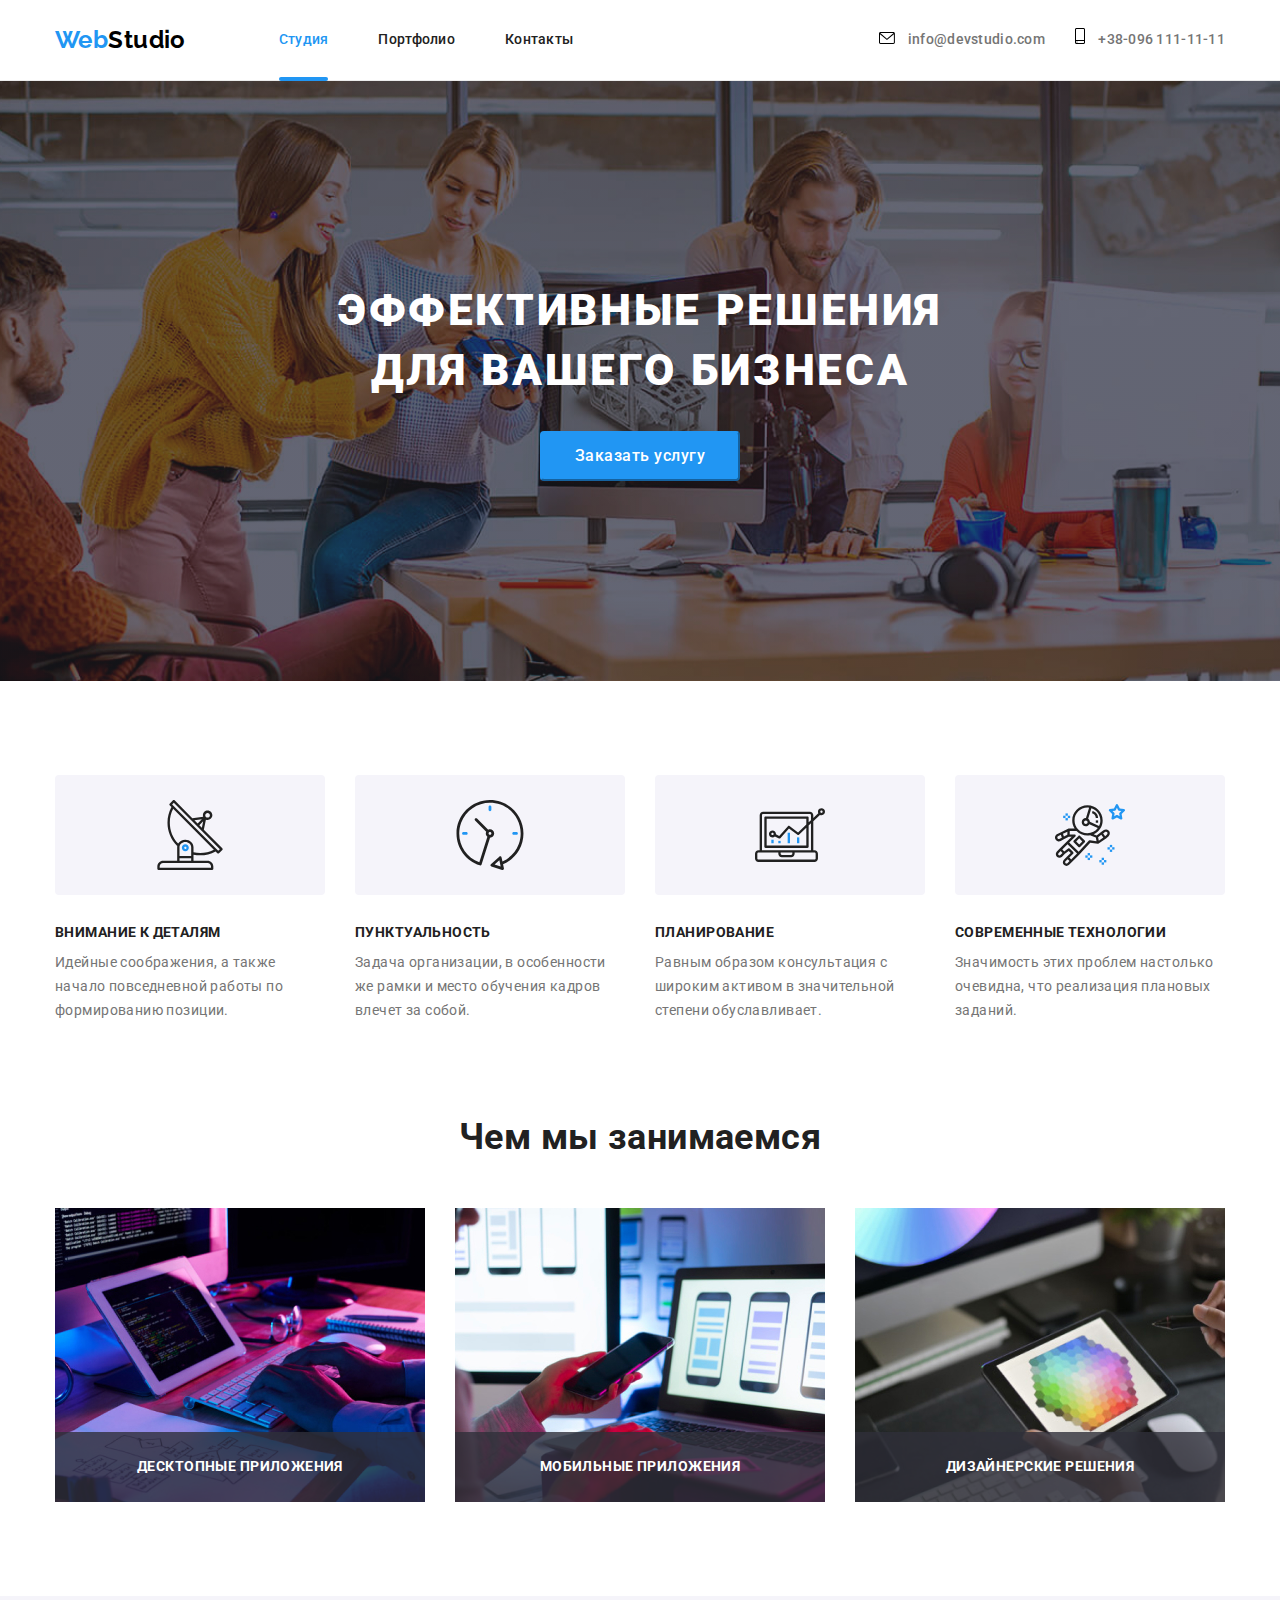
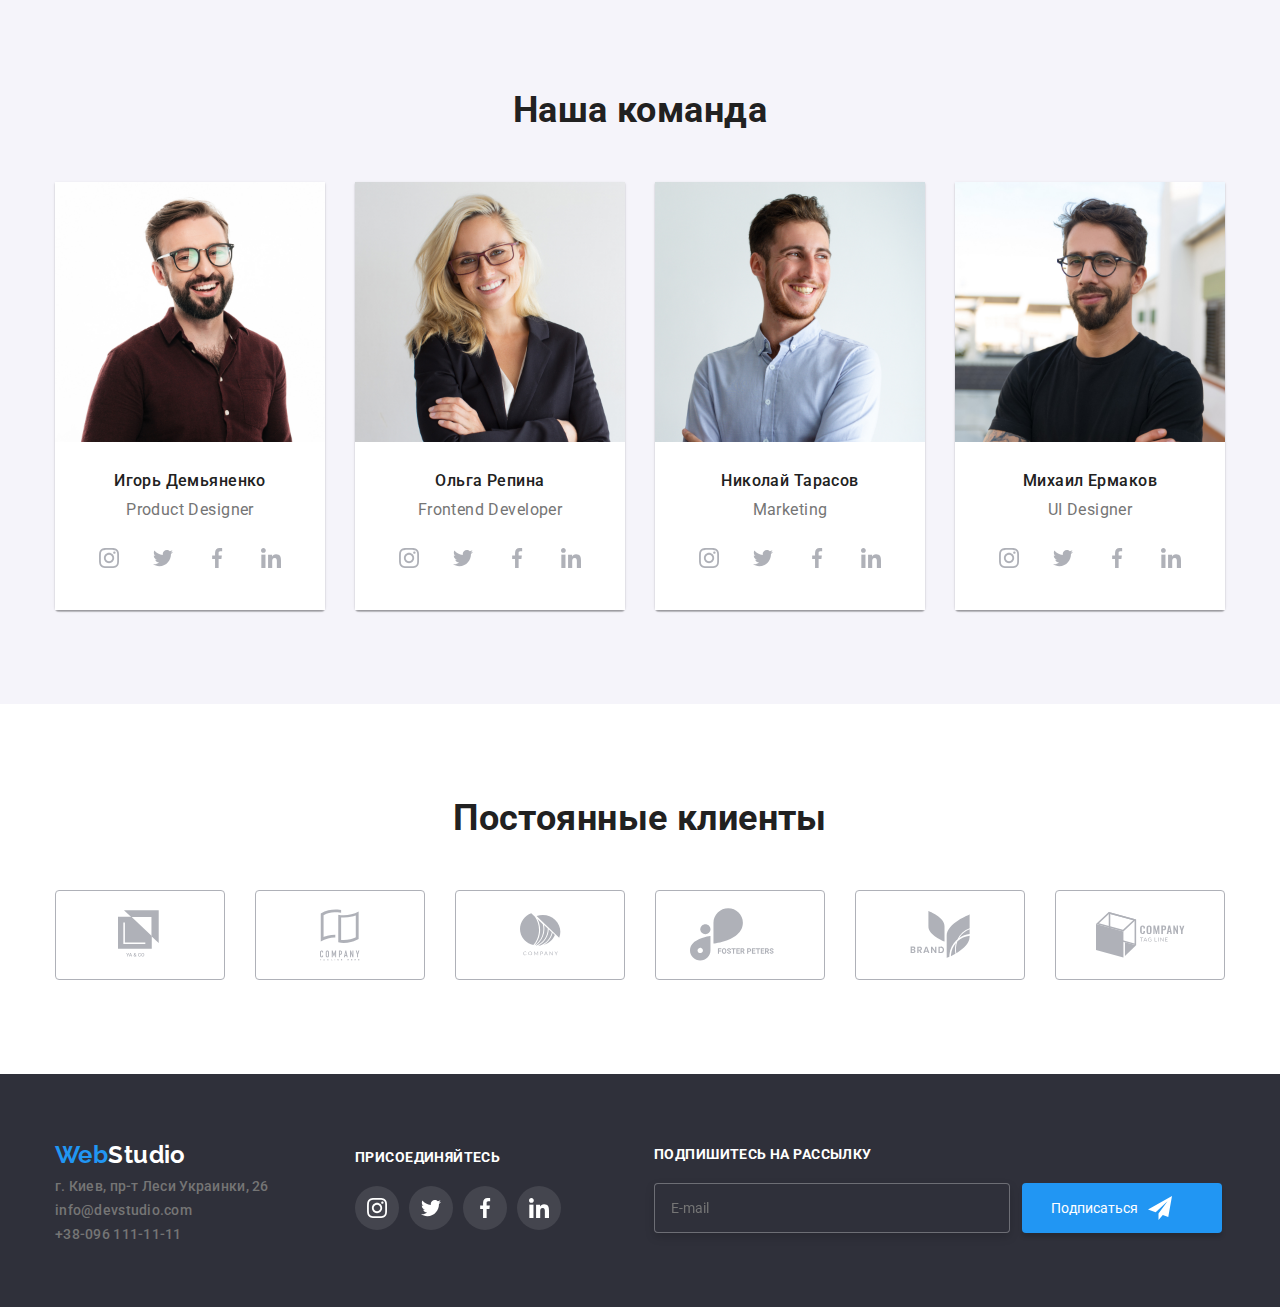
==== commit d8ad90b9: "закончил разметку модального окна" ====
--- a/index.html
+++ b/index.html
@@ -454,24 +454,34 @@
 							<svg class="modal-svg" width="12" height="12">
 								<use href="./images/sprite.svg#icon-vector-name"></use>
 							</svg>
-							<input class="modal-form-text" type="text" id="name" />
+							<input class="modal-form-text" type="text" id="name" name="name" />
 						</div>
 						<div class="modal-form-list">
 							<label class="modal-form-item" for="tel">Телефон</label>
 							<svg class="modal-svg" width="12" height="12">
 								<use href="./images/sprite.svg#icon-vector--phone"></use>
 							</svg>
-							<input class="modal-form-text" type="text" id="tel" />
+							<input class="modal-form-text" type="text" id="tel" name="tel" />
 						</div>
 						<div class="modal-form-list">
 							<label class="modal-form-item" for="mail">Почта</label>
 							<svg class="modal-svg" width="12" height="12">
 								<use href="./images/sprite.svg#icon-vector-mail"></use>
 							</svg>
-							<input class="modal-form-text" type="text" id="mail" />
+							<input class="modal-form-text" type="text" id="mail" name="mail" />
 						</div>
 						<label for="coment">Коментарий</label>
 						<textarea placeholder="Введите текст" class="modal-textarea" name="coment" id="coment" rows="10"></textarea>
+						<div class="checkbox">
+							<input class="modal-form-checkbox" type="checkbox" id="check" name="check" />
+							<label for="check" class="modal-form-label"
+								>Соглашаюсь с рассылкой и принимаю <a class="modal-form-link" href="#">Условия договора</a></label
+							>
+							<svg class="check-svg" width="11" height="8">
+								<use href="./images/sprite.svg#icon-Vector-check"></use>
+							</svg>
+						</div>
+
 						<button class="modal-form-batton">Отправить</button>
 					</form>
 				</div>
--- a/css/styles.css
+++ b/css/styles.css
@@ -409,12 +409,17 @@
 
 .clients-svg {
 	fill: #afb1b8;
+	transition: 250ms cubic-bezier(0.4, 0, 0.2, 1);
 }
 
 .clients-item a {
 	display: flex;
 	justify-content: center;
 	transition: 250ms cubic-bezier(0.4, 0, 0.2, 1);
+}
+
+.clients-item:not(:last-child) {
+	margin-right: 30px;
 }
 .clients-icon {
 	display: block;
@@ -575,6 +580,7 @@
 	box-shadow: 0px 4px 4px rgba(0, 0, 0, 0.15);
 	border-radius: 4px;
 	border: 0;
+	cursor: pointer;
 }
 
 .icon-send-svg {
@@ -600,6 +606,7 @@
 	font-size: 16px;
 	line-height: 1.62;
 	letter-spacing: 0.03em;
+	cursor: pointer;
 }
 
 /* portfolio page */
@@ -719,6 +726,7 @@
 	height: 100%;
 	background: rgba(0, 0, 0, 0.2);
 	transition: 250ms cubic-bezier(0.4, 0, 0.2, 1);
+	overflow-y: scroll;
 }
 .modal {
 	position: absolute;
@@ -747,17 +755,20 @@
 	margin-right: 8px;
 	background-color: var(--white-color);
 	border: 1px solid rgba(0, 0, 0, 0.1);
+	cursor: pointer;
 }
 
 .close-button-svg {
 	fill: #000000;
 }
-.close-button-svg:hover,
-.close-button-svg:focus {
+
+.close-button:hover {
+	border-color: var(--accent-color);
+}
+
+.close-button:hover .close-button-svg {
 	fill: var(--accent-color);
-	border-radius: var(--accent-color);
-}
-
+}
 .is-hidden {
 	opacity: 0;
 	pointer-events: none;
@@ -772,19 +783,17 @@
 	margin-bottom: 30px;
 	margin-left: 40px;
 	font-family: Roboto;
-	font-style: normal;
 	font-weight: bold;
 	font-size: 20px;
-	line-height: 23px;
+	line-height: 1.15;
 	text-align: center;
-	letter-spacing: 0.03em;
 
 	color: #212121;
 }
 .modal-form {
 	display: flex;
 	flex-direction: column;
-	width: 448px;
+	/* width: 448px; */
 	margin-right: auto;
 	margin-left: auto;
 	padding-top: 0;
@@ -822,12 +831,15 @@
 }
 .modal-textarea {
 	display: flex;
+	width: 100%;
 	padding-top: 12px;
 	padding-right: 16px;
 	padding-bottom: 12px;
 	padding-left: 16px;
+	margin-bottom: 20px;
 	color: rgba(117, 117, 117, 0.5);
 	border: 1px solid rgba(0, 0, 0, 0.1);
+	cursor: pointer;
 }
 
 input {
@@ -843,6 +855,7 @@
 	padding-left: 48px;
 	border: 1px solid rgba(0, 0, 0, 0.1);
 	border-radius: 4px;
+	cursor: pointer;
 }
 
 .modal-form-batton {
@@ -855,10 +868,64 @@
 	padding-right: 55px;
 	padding-bottom: 10px;
 	padding-left: 56px;
+	margin-left: auto;
+	margin-right: auto;
 	background: var(--accent-color);
 	border-color: var(--accent-color);
 	color: var(--white-color);
 	box-shadow: 0px 4px 4px rgba(0, 0, 0, 0.15);
 	border-radius: 4px;
 	border: 0;
-}
+	cursor: pointer;
+}
+.checkbox {
+	position: relative;
+	display: flex;
+	justify-content: center;
+}
+
+.modal-form-label {
+	display: flex;
+	align-items: center;
+	margin-bottom: 30px;
+}
+
+.modal-form-label::before {
+	position: absolute;
+	left: 0;
+	top: 0;
+	content: "";
+	display: block;
+	width: 16px;
+	height: 15px;
+	border: 1px solid var(--primary-text-color);
+	border-radius: 4px;
+	margin-right: 8.38px;
+}
+.modal-form-checkbox {
+	width: 1px;
+	height: 1px;
+	margin: 1px;
+	border: 0;
+	padding: 0;
+	clip: rect(0 0 0 0);
+	overflow: hidden;
+}
+
+.check-svg {
+	position: absolute;
+	width: 16px;
+	height: 15px;
+	left: 1px;
+	top: 1px;
+	fill: var(--white-color);
+}
+
+.modal-form-checkbox:focus ~ .check-svg {
+	background-color: var(--accent-color);
+}
+
+.modal-form-link {
+	color: var(--accent-color);
+	text-decoration: underline;
+}
